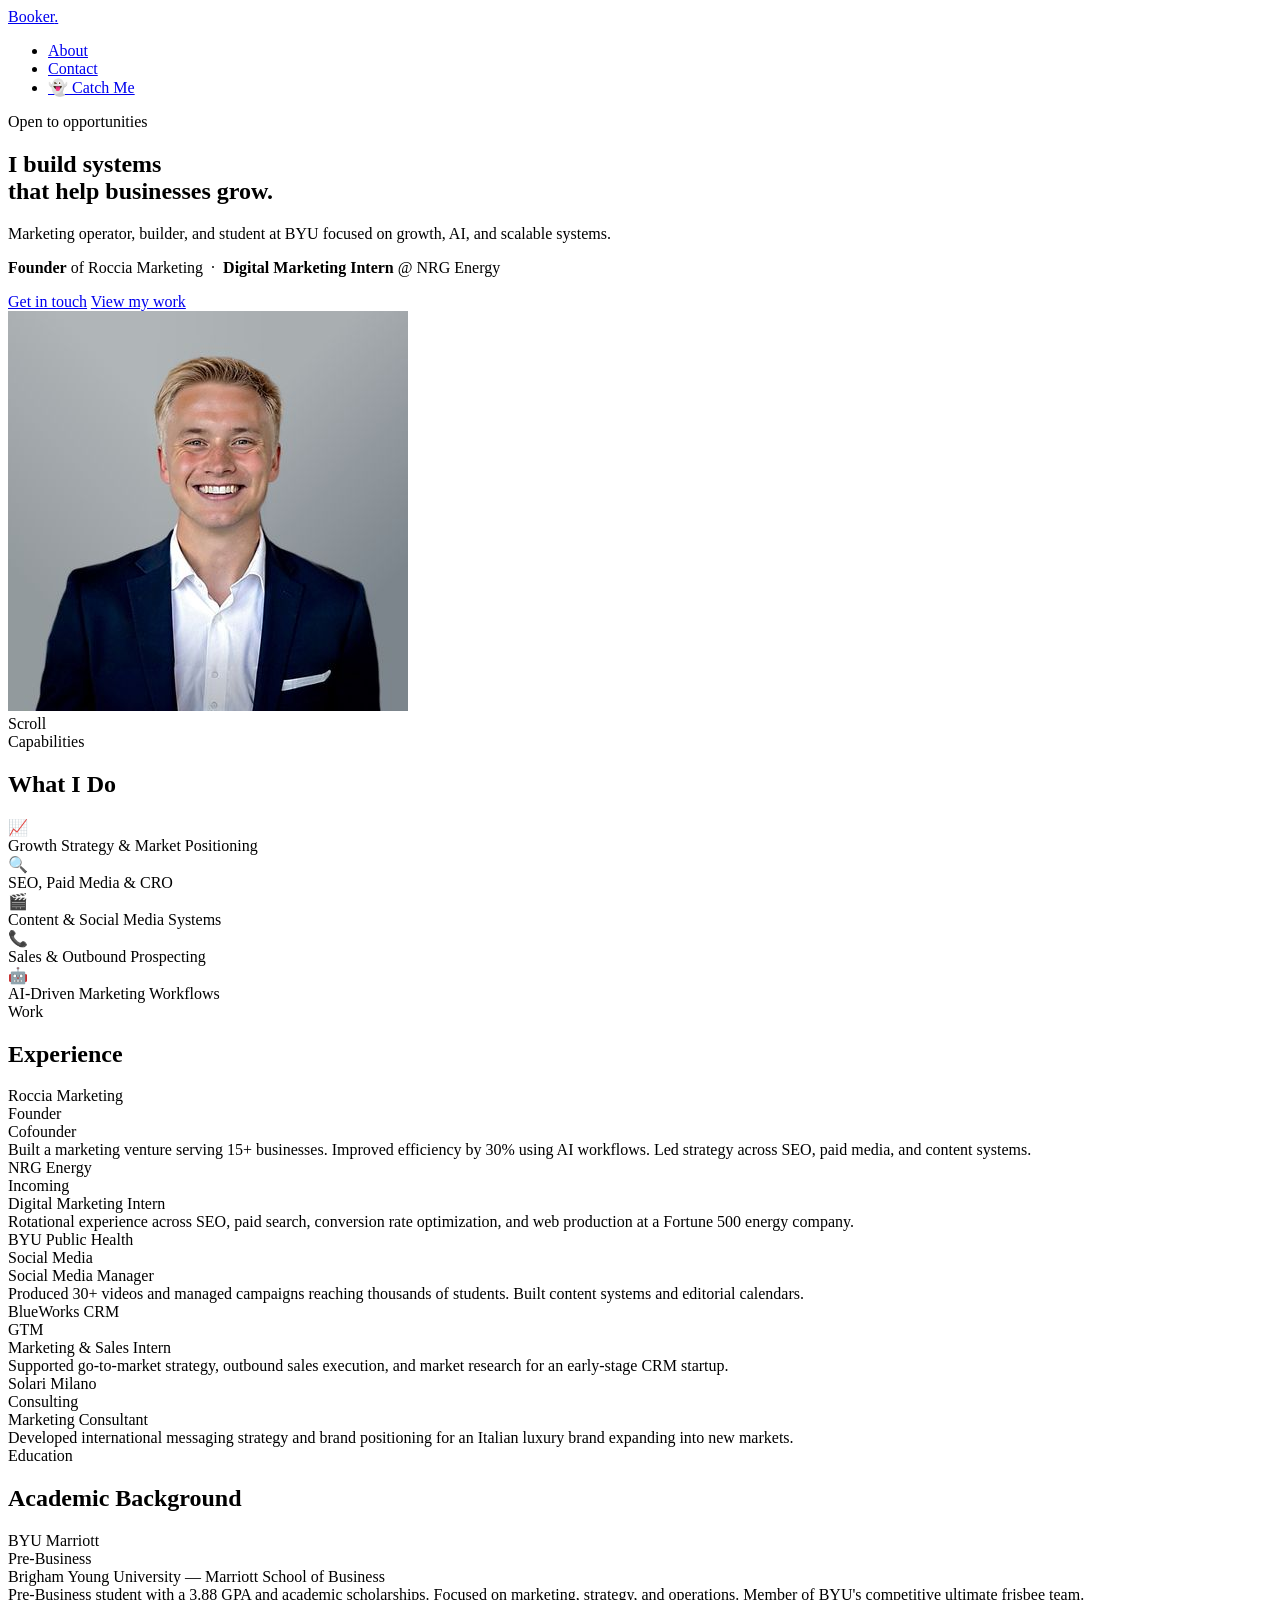
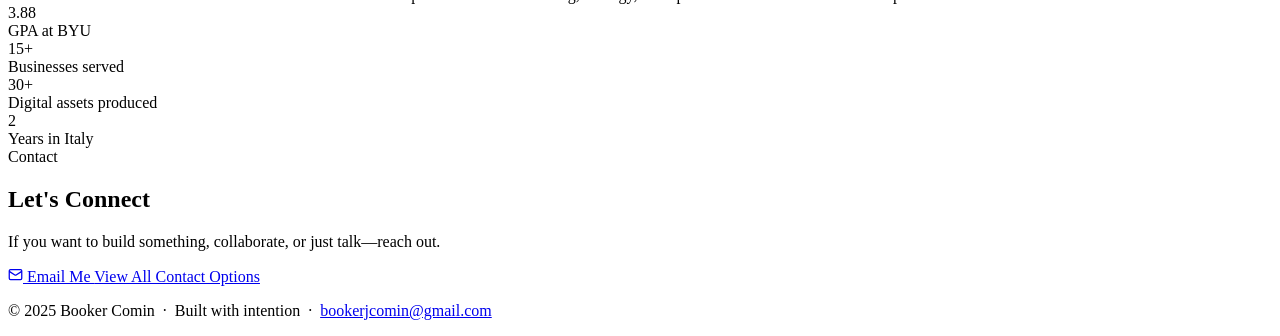
==== index.html @ 4d6a2961 "Add files via upload" ====
<!DOCTYPE html>
<html lang="en">
<head>
<meta charset="UTF-8" />
<meta name="viewport" content="width=device-width, initial-scale=1.0" />
<title>Booker Comin — Builder &amp; Operator</title>
<link rel="preconnect" href="https://fonts.googleapis.com" />
<link rel="preconnect" href="https://fonts.gstatic.com" crossorigin />
<link rel="stylesheet" href="css/style.css" />
</head>
<body>

<nav>
  <a href="index.html" class="nav-logo">Booker<span>.</span></a>
  <ul class="nav-links">
    <li><a href="about.html">About</a></li>
    <li><a href="contact.html">Contact</a></li>
    <li><a href="game.html" class="game-link">👻 Catch Me</a></li>
  </ul>
</nav>

<!-- HERO -->
<section id="hero">
  <div class="hero-inner">
    <div class="hero-content">
      <div class="hero-badge reveal"><span class="dot"></span>Open to opportunities</div>
      <h1 class="hero-headline reveal d1">I build systems<br/>that help <span class="accent">businesses grow.</span></h1>
      <p class="hero-sub reveal d2">Marketing operator, builder, and student at BYU focused on growth, AI, and scalable systems.</p>
      <p class="hero-meta reveal d2"><strong>Founder</strong> of Roccia Marketing &nbsp;·&nbsp; <strong>Digital Marketing Intern</strong> @ NRG Energy</p>
      <div class="hero-cta reveal d3">
        <a href="contact.html" class="btn btn-primary">Get in touch</a>
        <a href="#experience" class="btn btn-ghost">View my work</a>
      </div>
    </div>
    <div class="hero-photo reveal d2">
      <img src="[data-uri]" alt="Booker Comin" />
    </div>
  </div>
  <div class="scroll-hint"><span>Scroll</span><div class="line"></div></div>
</section>

<div class="divider"></div>

<!-- WHAT I DO -->
<section id="capabilities">
  <div class="container">
    <div class="label reveal">Capabilities</div>
    <h2 class="section-title reveal d1">What I Do</h2>
    <div class="skills-grid">
      <div class="skill-card reveal d1"><div class="skill-icon">📈</div><div class="skill-name">Growth Strategy &amp; Market Positioning</div></div>
      <div class="skill-card reveal d2"><div class="skill-icon">🔍</div><div class="skill-name">SEO, Paid Media &amp; CRO</div></div>
      <div class="skill-card reveal d3"><div class="skill-icon">🎬</div><div class="skill-name">Content &amp; Social Media Systems</div></div>
      <div class="skill-card reveal d1"><div class="skill-icon">📞</div><div class="skill-name">Sales &amp; Outbound Prospecting</div></div>
      <div class="skill-card reveal d2"><div class="skill-icon">🤖</div><div class="skill-name">AI-Driven Marketing Workflows</div></div>
    </div>
  </div>
</section>

<div class="divider"></div>

<!-- EXPERIENCE -->
<section id="experience">
  <div class="container">
    <div class="label reveal">Work</div>
    <h2 class="section-title reveal d1">Experience</h2>
    <div class="exp-list">
      <div class="exp-item reveal">
        <div><div class="exp-company">Roccia Marketing</div><span class="exp-tag">Founder</span></div>
        <div><div class="exp-role">Cofounder</div><div class="exp-desc">Built a marketing venture serving 15+ businesses. Improved efficiency by 30% using AI workflows. Led strategy across SEO, paid media, and content systems.</div></div>
      </div>
      <div class="exp-item reveal">
        <div><div class="exp-company">NRG Energy</div><span class="exp-tag">Incoming</span></div>
        <div><div class="exp-role">Digital Marketing Intern</div><div class="exp-desc">Rotational experience across SEO, paid search, conversion rate optimization, and web production at a Fortune 500 energy company.</div></div>
      </div>
      <div class="exp-item reveal">
        <div><div class="exp-company">BYU Public Health</div><span class="exp-tag">Social Media</span></div>
        <div><div class="exp-role">Social Media Manager</div><div class="exp-desc">Produced 30+ videos and managed campaigns reaching thousands of students. Built content systems and editorial calendars.</div></div>
      </div>
      <div class="exp-item reveal">
        <div><div class="exp-company">BlueWorks CRM</div><span class="exp-tag">GTM</span></div>
        <div><div class="exp-role">Marketing &amp; Sales Intern</div><div class="exp-desc">Supported go-to-market strategy, outbound sales execution, and market research for an early-stage CRM startup.</div></div>
      </div>
      <div class="exp-item reveal">
        <div><div class="exp-company">Solari Milano</div><span class="exp-tag">Consulting</span></div>
        <div><div class="exp-role">Marketing Consultant</div><div class="exp-desc">Developed international messaging strategy and brand positioning for an Italian luxury brand expanding into new markets.</div></div>
      </div>
    </div>
  </div>
</section>

<div class="divider"></div>

<!-- EDUCATION -->
<section id="education">
  <div class="container">
    <div class="label reveal">Education</div>
    <h2 class="section-title reveal d1">Academic Background</h2>
    <div class="exp-list">
      <div class="exp-item reveal">
        <div><div class="exp-company">BYU Marriott</div><span class="exp-tag">Pre-Business</span></div>
        <div>
          <div class="exp-role">Brigham Young University — Marriott School of Business</div>
          <div class="exp-desc">Pre-Business student with a 3.88 GPA and academic scholarships. Focused on marketing, strategy, and operations. Member of BYU's competitive ultimate frisbee team.</div>
        </div>
      </div>
    </div>
    <div class="stat-row">
      <div class="reveal d1"><div class="stat-num">3.88</div><div class="stat-label">GPA at BYU</div></div>
      <div class="reveal d2"><div class="stat-num">15<span>+</span></div><div class="stat-label">Businesses served</div></div>
      <div class="reveal d3"><div class="stat-num">30<span>+</span></div><div class="stat-label">Digital assets produced</div></div>
      <div class="reveal d4"><div class="stat-num">2</div><div class="stat-label">Years in Italy</div></div>
    </div>
  </div>
</section>

<div class="divider"></div>

<!-- CONTACT CTA -->
<section id="contact-cta">
  <div class="container">
    <div class="label reveal">Contact</div>
    <h2 class="section-title reveal d1">Let's Connect</h2>
    <p class="contact-sub reveal d2">If you want to build something, collaborate, or just talk—reach out.</p>
    <div class="contact-btns reveal d3">
      <a href="mailto:bookerjcomin@gmail.com" class="btn-contact primary">
        <svg width="15" height="15" viewBox="0 0 24 24" fill="none" stroke="currentColor" stroke-width="2"><rect x="2" y="4" width="20" height="16" rx="2"/><path d="m22 7-8.97 5.7a1.94 1.94 0 0 1-2.06 0L2 7"/></svg>
        Email Me
      </a>
      <a href="contact.html" class="btn-contact">View All Contact Options</a>
    </div>
  </div>
</section>

<footer>
  <p>© 2025 Booker Comin &nbsp;·&nbsp; Built with intention &nbsp;·&nbsp; <a href="mailto:bookerjcomin@gmail.com">bookerjcomin@gmail.com</a></p>
</footer>

<script>
  const observer = new IntersectionObserver((entries) => {
    entries.forEach(e => { if (e.isIntersecting) e.target.classList.add('visible'); });
  }, { threshold: 0.08, rootMargin: '0px 0px -20px 0px' });
  document.querySelectorAll('.reveal').forEach(el => observer.observe(el));
  setTimeout(() => {
    document.querySelectorAll('#hero .reveal').forEach((el, i) => {
      setTimeout(() => el.classList.add('visible'), 150 + i * 100);
    });
  }, 100);
</script>
</body>
</html>
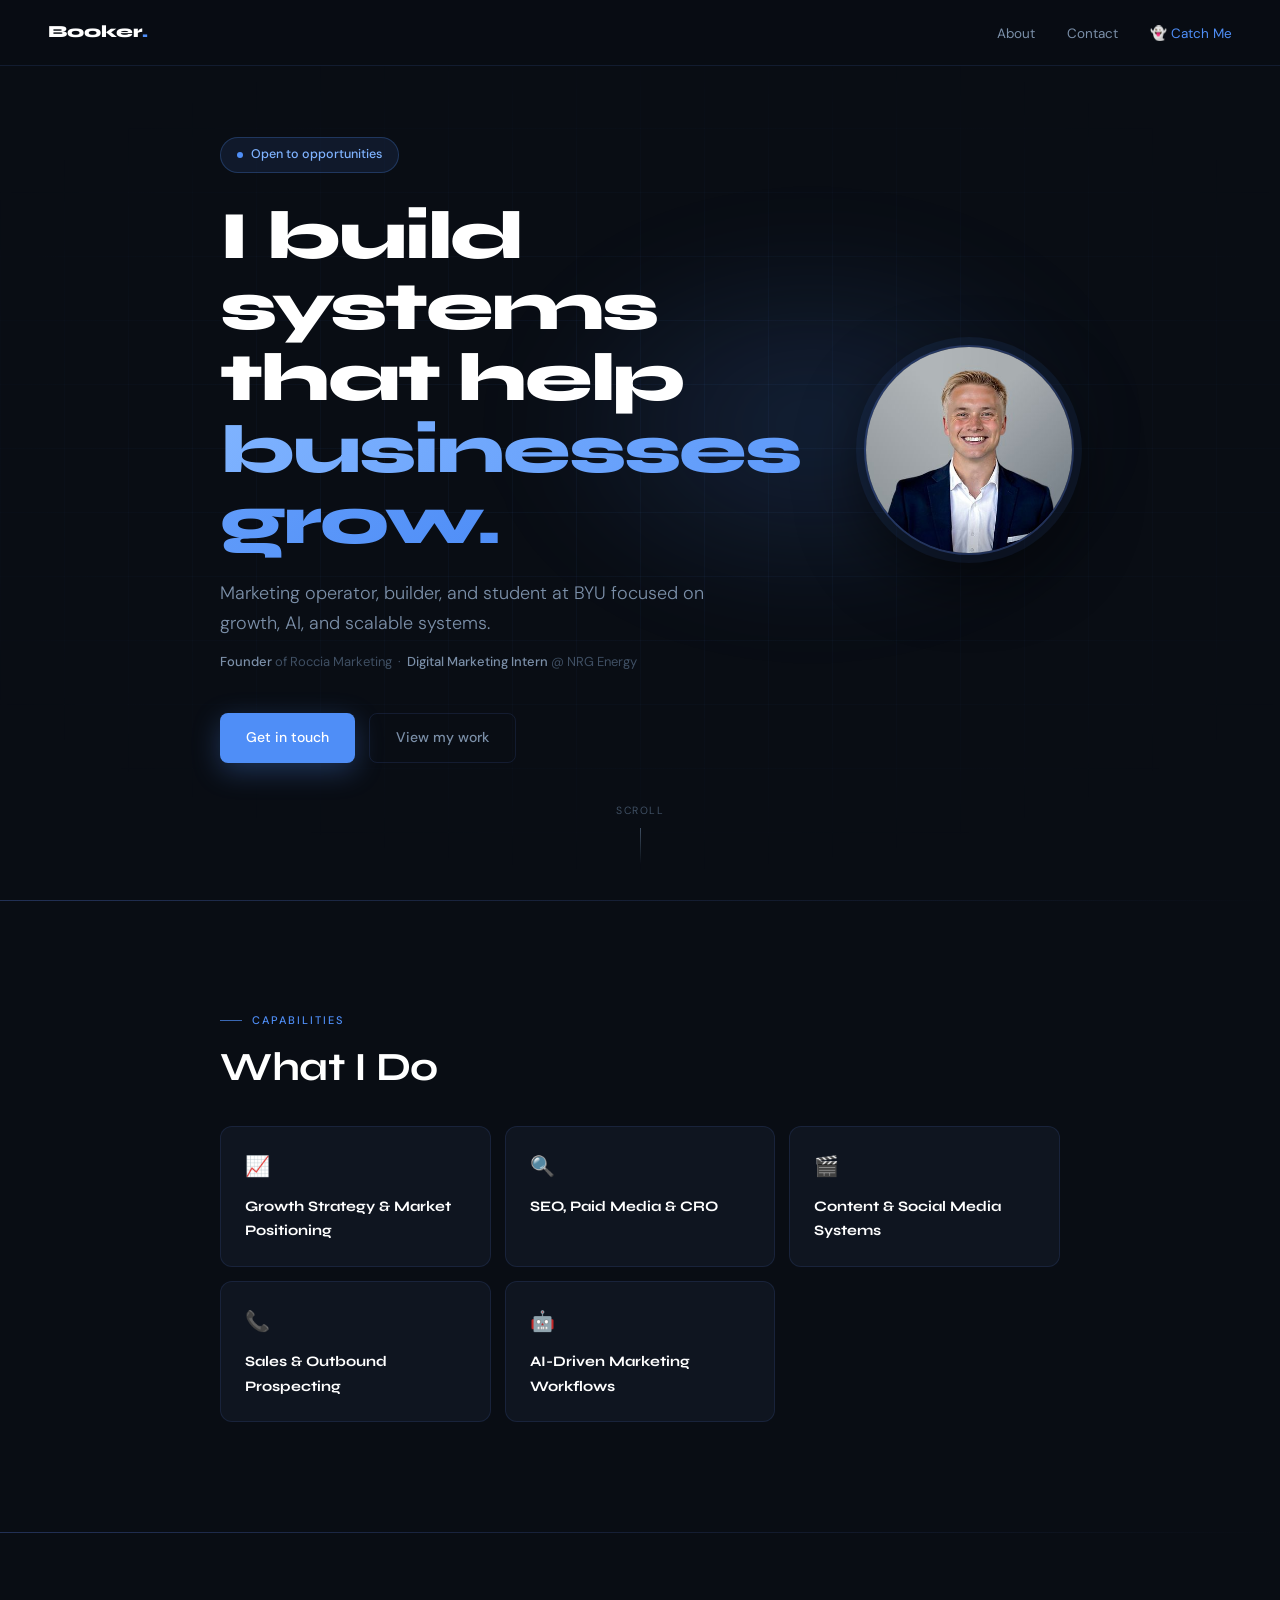
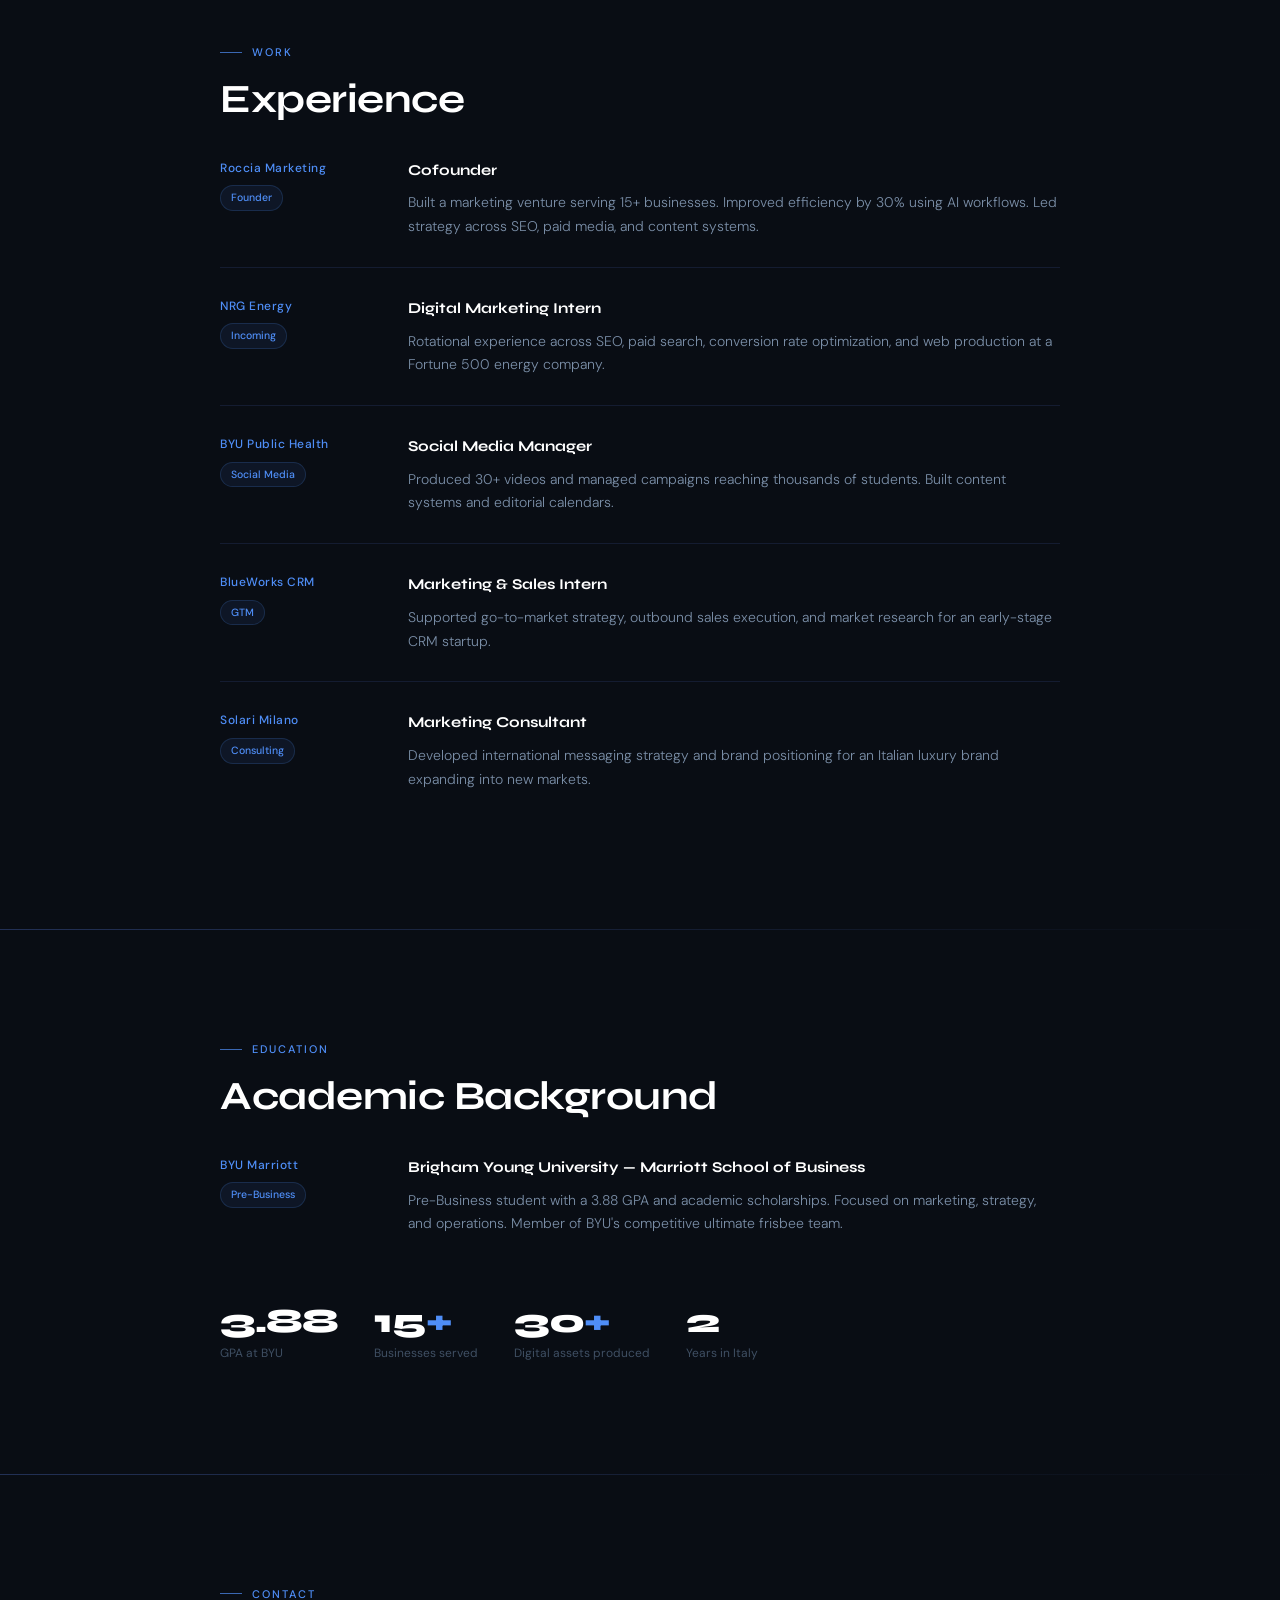
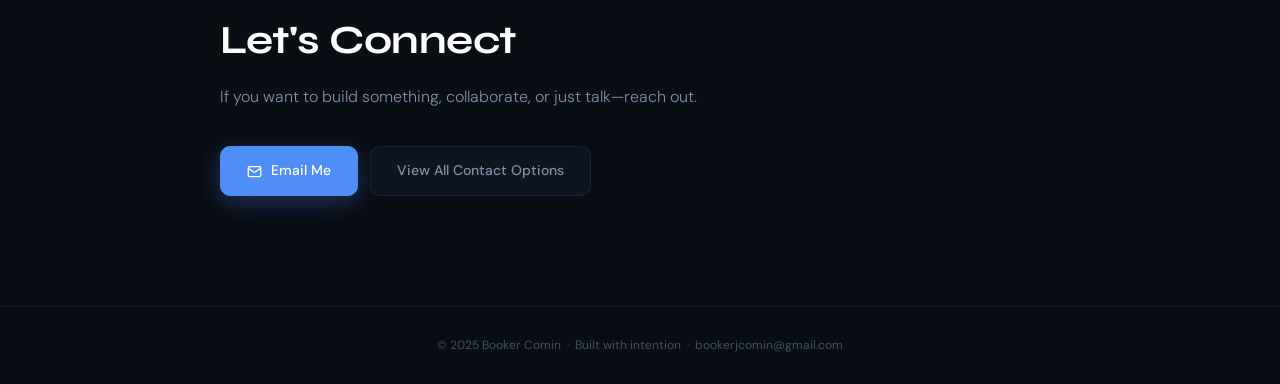
==== commit d65f7339: "index.html updated the styling code so that it actually works" ====
--- a/index.html
+++ b/index.html
@@ -6,7 +6,7 @@
 <title>Booker Comin — Builder &amp; Operator</title>
 <link rel="preconnect" href="https://fonts.googleapis.com" />
 <link rel="preconnect" href="https://fonts.gstatic.com" crossorigin />
-<link rel="stylesheet" href="css/style.css" />
+<link rel="stylesheet" href="style.css" />
 </head>
 <body>
 
@@ -147,4 +147,4 @@
   }, 100);
 </script>
 </body>
-</html>+</html>
--- a/style.css
+++ b/style.css
@@ -0,0 +1,294 @@
+/* ============================================================
+   Booker Comin — Shared Stylesheet
+   Used by: index.html, about.html, contact.html
+   ============================================================ */
+
+/* ── FONTS ── */
+@import url('https://fonts.googleapis.com/css2?family=Syne:wght@400;600;700;800&family=DM+Sans:opsz,wght@9..40,300;9..40,400;9..40,500&display=swap');
+
+/* ── TOKENS ── */
+:root {
+  --bg:           #090d14;
+  --surface:      #0f1520;
+  --surface-2:    #141c2b;
+  --border:       rgba(99,140,255,0.12);
+  --border-bright:rgba(99,140,255,0.28);
+  --blue:         #4f8ef7;
+  --blue-bright:  #7fb3ff;
+  --text:         #e8edf5;
+  --text-muted:   #7b8fa8;
+  --text-dim:     #3f4f63;
+  --white:        #ffffff;
+}
+
+/* ── RESET ── */
+*, *::before, *::after { box-sizing: border-box; margin: 0; padding: 0; }
+html { scroll-behavior: smooth; }
+body {
+  background: var(--bg);
+  color: var(--text);
+  font-family: 'DM Sans', sans-serif;
+  font-size: 16px;
+  line-height: 1.7;
+  overflow-x: hidden;
+}
+
+/* ── NAV ── */
+nav {
+  position: fixed; top: 0; left: 0; right: 0; z-index: 100;
+  display: flex; align-items: center; justify-content: space-between;
+  padding: 18px 48px;
+  background: rgba(9,13,20,0.88);
+  backdrop-filter: blur(20px);
+  border-bottom: 1px solid var(--border);
+}
+.nav-logo {
+  font-family: 'Syne', sans-serif; font-weight: 800; font-size: 17px;
+  color: var(--white); text-decoration: none;
+}
+.nav-logo span { color: var(--blue); }
+.nav-links { display: flex; gap: 32px; list-style: none; }
+.nav-links a {
+  font-size: 13.5px; color: var(--text-muted);
+  text-decoration: none; transition: color 0.2s;
+}
+.nav-links a:hover,
+.nav-links a.active { color: var(--white); }
+/* game link gets a fun accent */
+.nav-links a.game-link { color: var(--blue); }
+.nav-links a.game-link:hover { color: var(--blue-bright); }
+
+/* ── LAYOUT ── */
+section { padding: 110px 0; }
+.container { max-width: 920px; margin: 0 auto; padding: 0 40px; }
+.divider { height: 1px; background: linear-gradient(90deg, var(--border-bright), transparent); }
+
+/* ── REVEAL ANIMATION ── */
+.reveal {
+  opacity: 0; transform: translateY(22px);
+  transition: opacity 0.7s cubic-bezier(0.16,1,0.3,1), transform 0.7s cubic-bezier(0.16,1,0.3,1);
+}
+.reveal.visible { opacity: 1; transform: none; }
+.d1 { transition-delay: 0.1s; }
+.d2 { transition-delay: 0.2s; }
+.d3 { transition-delay: 0.3s; }
+.d4 { transition-delay: 0.4s; }
+
+/* ── SECTION LABELS ── */
+.label {
+  font-size: 11px; font-weight: 500; letter-spacing: 2px;
+  text-transform: uppercase; color: var(--blue);
+  margin-bottom: 14px; display: flex; align-items: center; gap: 10px;
+}
+.label::before {
+  content: ''; display: block; width: 22px; height: 1px;
+  background: var(--blue); opacity: 0.7;
+}
+.section-title {
+  font-family: 'Syne', sans-serif;
+  font-size: clamp(26px,4vw,40px);
+  font-weight: 700; color: var(--white);
+  line-height: 1.15; letter-spacing: -0.5px; margin-bottom: 20px;
+}
+
+/* ── HERO ── */
+#hero {
+  min-height: 100vh; display: flex; align-items: center;
+  padding: 0; position: relative; overflow: hidden;
+}
+#hero::before {
+  content: ''; position: absolute; inset: 0;
+  background-image:
+    linear-gradient(rgba(79,142,247,0.05) 1px, transparent 1px),
+    linear-gradient(90deg, rgba(79,142,247,0.05) 1px, transparent 1px);
+  background-size: 64px 64px;
+  mask-image: radial-gradient(ellipse 80% 60% at 50% 50%, black 20%, transparent 80%);
+}
+#hero::after {
+  content: ''; position: absolute; top: 25%; left: 40%;
+  width: 600px; height: 400px;
+  background: radial-gradient(ellipse, rgba(79,142,247,0.16) 0%, transparent 70%);
+  filter: blur(40px); pointer-events: none;
+}
+.hero-inner {
+  position: relative; z-index: 1;
+  max-width: 920px; margin: 0 auto; padding: 0 40px;
+  display: flex; align-items: center; gap: 64px;
+}
+.hero-content { flex: 1; }
+.hero-photo {
+  flex-shrink: 0; width: 210px; height: 210px;
+  border-radius: 50%; overflow: hidden;
+  border: 2px solid var(--border-bright);
+  box-shadow: 0 0 0 8px rgba(79,142,247,0.08), 0 24px 64px rgba(0,0,0,0.6);
+}
+.hero-photo img { width: 100%; height: 100%; object-fit: cover; object-position: center top; display: block; }
+.hero-badge {
+  display: inline-flex; align-items: center; gap: 8px;
+  background: rgba(79,142,247,0.1);
+  border: 1px solid rgba(79,142,247,0.25);
+  border-radius: 999px; padding: 6px 16px;
+  font-size: 12.5px; color: var(--blue-bright); margin-bottom: 28px; font-weight: 500;
+}
+.hero-badge .dot {
+  width: 6px; height: 6px; background: var(--blue); border-radius: 50%;
+  animation: pulse 2s infinite;
+}
+@keyframes pulse { 0%,100%{opacity:1;transform:scale(1)} 50%{opacity:0.5;transform:scale(0.85)} }
+.hero-headline {
+  font-family: 'Syne', sans-serif;
+  font-size: clamp(34px,5.5vw,68px);
+  font-weight: 800; line-height: 1.05;
+  letter-spacing: -2px; color: var(--white); margin-bottom: 22px;
+}
+.hero-headline .accent {
+  background: linear-gradient(135deg, var(--blue-bright), var(--blue));
+  -webkit-background-clip: text; -webkit-text-fill-color: transparent; background-clip: text;
+}
+.hero-sub {
+  font-size: clamp(15px,1.8vw,18px); color: var(--text-muted);
+  max-width: 520px; line-height: 1.65; margin-bottom: 12px; font-weight: 300;
+}
+.hero-meta { font-size: 13px; color: var(--text-dim); margin-bottom: 40px; }
+.hero-meta strong { color: var(--text-muted); font-weight: 500; }
+.hero-cta { display: flex; gap: 14px; flex-wrap: wrap; }
+.btn {
+  display: inline-flex; align-items: center; gap: 8px;
+  padding: 12px 26px; border-radius: 8px; font-size: 14px; font-weight: 500;
+  text-decoration: none; transition: all 0.2s cubic-bezier(0.16,1,0.3,1);
+  border: none; font-family: 'DM Sans', sans-serif; cursor: pointer;
+}
+.btn-primary {
+  background: var(--blue); color: var(--white);
+  box-shadow: 0 8px 28px rgba(79,142,247,0.3);
+}
+.btn-primary:hover {
+  background: var(--blue-bright); transform: translateY(-2px);
+  box-shadow: 0 12px 36px rgba(79,142,247,0.45);
+}
+.btn-ghost {
+  background: transparent; color: var(--text-muted);
+  border: 1px solid var(--border);
+}
+.btn-ghost:hover {
+  color: var(--white); border-color: var(--border-bright);
+  background: rgba(79,142,247,0.06); transform: translateY(-2px);
+}
+.scroll-hint {
+  position: absolute; bottom: 36px; left: 50%; transform: translateX(-50%);
+  display: flex; flex-direction: column; align-items: center; gap: 8px;
+  color: var(--text-dim); font-size: 10.5px; letter-spacing: 1.5px; text-transform: uppercase;
+}
+.scroll-hint .line {
+  width: 1px; height: 36px;
+  background: linear-gradient(to bottom, var(--text-dim), transparent);
+  animation: scrollLine 2s infinite;
+}
+@keyframes scrollLine {
+  0%{opacity:0;transform:scaleY(0) translateY(-8px)}
+  30%{opacity:1}
+  100%{opacity:0;transform:scaleY(1) translateY(8px)}
+}
+
+/* ── ABOUT TEXT ── */
+.about-text { color: var(--text-muted); font-size: 16px; line-height: 1.85; font-weight: 300; }
+.about-text p + p { margin-top: 14px; }
+.stat-row { display: flex; gap: 36px; margin-top: 40px; flex-wrap: wrap; }
+.stat-num { font-family: 'Syne', sans-serif; font-size: 34px; font-weight: 800; color: var(--white); letter-spacing: -1px; line-height: 1; }
+.stat-num span { color: var(--blue); }
+.stat-label { font-size: 12px; color: var(--text-dim); margin-top: 5px; }
+
+/* ── SKILLS ── */
+.skills-grid { display: grid; grid-template-columns: repeat(auto-fit, minmax(220px,1fr)); gap: 14px; margin-top: 36px; }
+.skill-card {
+  background: var(--surface); border: 1px solid var(--border);
+  border-radius: 12px; padding: 22px 24px;
+  transition: all 0.25s cubic-bezier(0.16,1,0.3,1);
+  position: relative; overflow: hidden;
+}
+.skill-card::before {
+  content:''; position:absolute; top:0; left:0; right:0; height:2px;
+  background:linear-gradient(90deg,var(--blue),transparent); opacity:0; transition:opacity 0.25s;
+}
+.skill-card:hover { border-color: var(--border-bright); background: var(--surface-2); transform: translateY(-3px); box-shadow: 0 14px 40px rgba(0,0,0,0.4); }
+.skill-card:hover::before { opacity: 1; }
+.skill-icon { font-size: 20px; margin-bottom: 12px; }
+.skill-name { font-family: 'Syne', sans-serif; font-size: 14.5px; font-weight: 700; color: var(--white); }
+
+/* ── EXPERIENCE ── */
+.exp-list { margin-top: 36px; }
+.exp-item { display: grid; grid-template-columns: 160px 1fr; gap: 28px; padding: 28px 0; border-bottom: 1px solid var(--border); }
+.exp-item:first-child { padding-top: 0; }
+.exp-item:last-child { border-bottom: none; }
+.exp-company { font-size: 12px; font-weight: 500; color: var(--blue); letter-spacing: 0.5px; margin-bottom: 4px; }
+.exp-role { font-family: 'Syne', sans-serif; font-size: 15px; font-weight: 700; color: var(--white); margin-bottom: 8px; }
+.exp-desc { font-size: 14px; color: var(--text-muted); line-height: 1.7; font-weight: 300; }
+.exp-tag { display: inline-flex; align-items: center; background: rgba(79,142,247,0.08); border: 1px solid rgba(79,142,247,0.18); color: var(--blue); font-size: 10.5px; padding: 3px 10px; border-radius: 999px; font-weight: 500; }
+
+/* ── PERSONAL ── */
+.personal-grid { display: grid; grid-template-columns: repeat(3,1fr); gap: 14px; margin-top: 36px; }
+.personal-card { background: var(--surface); border: 1px solid var(--border); border-radius: 14px; padding: 26px 22px; transition: all 0.25s cubic-bezier(0.16,1,0.3,1); }
+.personal-card:hover { border-color: var(--border-bright); transform: translateY(-4px); box-shadow: 0 20px 56px rgba(0,0,0,0.5); }
+.personal-card .emoji { font-size: 26px; margin-bottom: 14px; display: block; }
+.personal-card h3 { font-family: 'Syne', sans-serif; font-size: 15px; font-weight: 700; color: var(--white); margin-bottom: 8px; }
+.personal-card p { font-size: 13px; color: var(--text-muted); line-height: 1.7; font-weight: 300; }
+
+/* ── TRAVEL ── */
+.travel-text { color: var(--text-muted); font-size: 16px; line-height: 1.85; font-weight: 300; max-width: 680px; }
+.travel-text p + p { margin-top: 14px; }
+.travel-text .hi { color: var(--blue-bright); font-weight: 500; }
+
+/* ── FAITH ── */
+.faith-text { color: var(--text-muted); font-size: 16px; line-height: 1.85; font-weight: 300; }
+.faith-text p + p { margin-top: 14px; }
+.scripture-block { margin-top: 28px; padding: 24px 28px; border-left: 2px solid var(--blue); background: linear-gradient(135deg, rgba(79,142,247,0.06), transparent); border-radius: 0 12px 12px 0; }
+.scripture-block blockquote { font-size: 15.5px; font-style: italic; color: var(--text); line-height: 1.75; font-weight: 300; }
+.scripture-block cite { display: block; margin-top: 10px; font-size: 12px; color: var(--blue); font-style: normal; font-weight: 500; letter-spacing: 0.4px; }
+
+/* ── RECENT ── */
+.recent-card { margin-top: 28px; padding: 36px 40px; background: var(--surface); border: 1px solid var(--border); border-radius: 16px; position: relative; overflow: hidden; display: flex; gap: 40px; align-items: flex-start; }
+.recent-card::before { content:''; position:absolute; inset:0; background:radial-gradient(ellipse 60% 80% at 100% 0%, rgba(79,142,247,0.07), transparent); pointer-events:none; }
+.recent-text { flex: 1; position: relative; z-index: 1; }
+.recent-card .big-emoji { font-size: 40px; margin-bottom: 14px; display: block; }
+.recent-card p { font-size: 16px; color: var(--text-muted); line-height: 1.75; font-weight: 300; }
+.recent-card p strong { color: var(--white); font-weight: 600; }
+.couple-photo { flex-shrink: 0; width: 260px; border-radius: 14px; overflow: hidden; position: relative; z-index: 1; }
+.couple-photo img { width: 100%; height: 420px; object-fit: cover; object-position: center top; display: block; transition: transform 0.5s cubic-bezier(0.16,1,0.3,1); }
+.couple-photo:hover img { transform: scale(1.04); }
+
+/* ── CONTACT ── */
+.contact-sub { font-size: 16px; color: var(--text-muted); margin-top: 14px; margin-bottom: 36px; font-weight: 300; }
+.contact-btns { display: flex; gap: 12px; flex-wrap: wrap; }
+.btn-contact {
+  display: inline-flex; align-items: center; gap: 9px;
+  padding: 12px 26px; border-radius: 10px; font-size: 14px; font-weight: 500;
+  text-decoration: none; transition: all 0.25s cubic-bezier(0.16,1,0.3,1);
+  font-family: 'DM Sans', sans-serif; border: 1px solid var(--border);
+  color: var(--text-muted); background: var(--surface);
+}
+.btn-contact:hover { color: var(--white); border-color: var(--border-bright); background: var(--surface-2); transform: translateY(-3px); box-shadow: 0 12px 32px rgba(0,0,0,0.4); }
+.btn-contact.primary { background: var(--blue); border-color: var(--blue); color: var(--white); box-shadow: 0 6px 24px rgba(79,142,247,0.3); }
+.btn-contact.primary:hover { background: var(--blue-bright); border-color: var(--blue-bright); box-shadow: 0 12px 36px rgba(79,142,247,0.5); }
+
+/* ── FOOTER ── */
+footer { padding: 28px 40px; text-align: center; font-size: 12px; color: var(--text-dim); border-top: 1px solid var(--border); }
+footer a { color: var(--text-dim); text-decoration: none; }
+footer a:hover { color: var(--blue); }
+
+/* ── RESPONSIVE ── */
+@media (max-width: 768px) {
+  nav { padding: 16px 24px; }
+  .nav-links { display: none; }
+  section { padding: 72px 0; }
+  .container { padding: 0 22px; }
+  .hero-inner { flex-direction: column-reverse; gap: 24px; padding: 90px 22px 40px; align-items: flex-start; }
+  .hero-photo { width: 100px; height: 100px; }
+  .hero-headline { letter-spacing: -1.5px; }
+  .exp-item { grid-template-columns: 1fr; gap: 10px; }
+  .personal-grid { grid-template-columns: 1fr; }
+  .skills-grid { grid-template-columns: 1fr; }
+  .recent-card { flex-direction: column; gap: 24px; padding: 26px 22px; }
+  .couple-photo { width: 100%; }
+  .couple-photo img { height: 240px; }
+  .stat-row { gap: 22px; }
+}
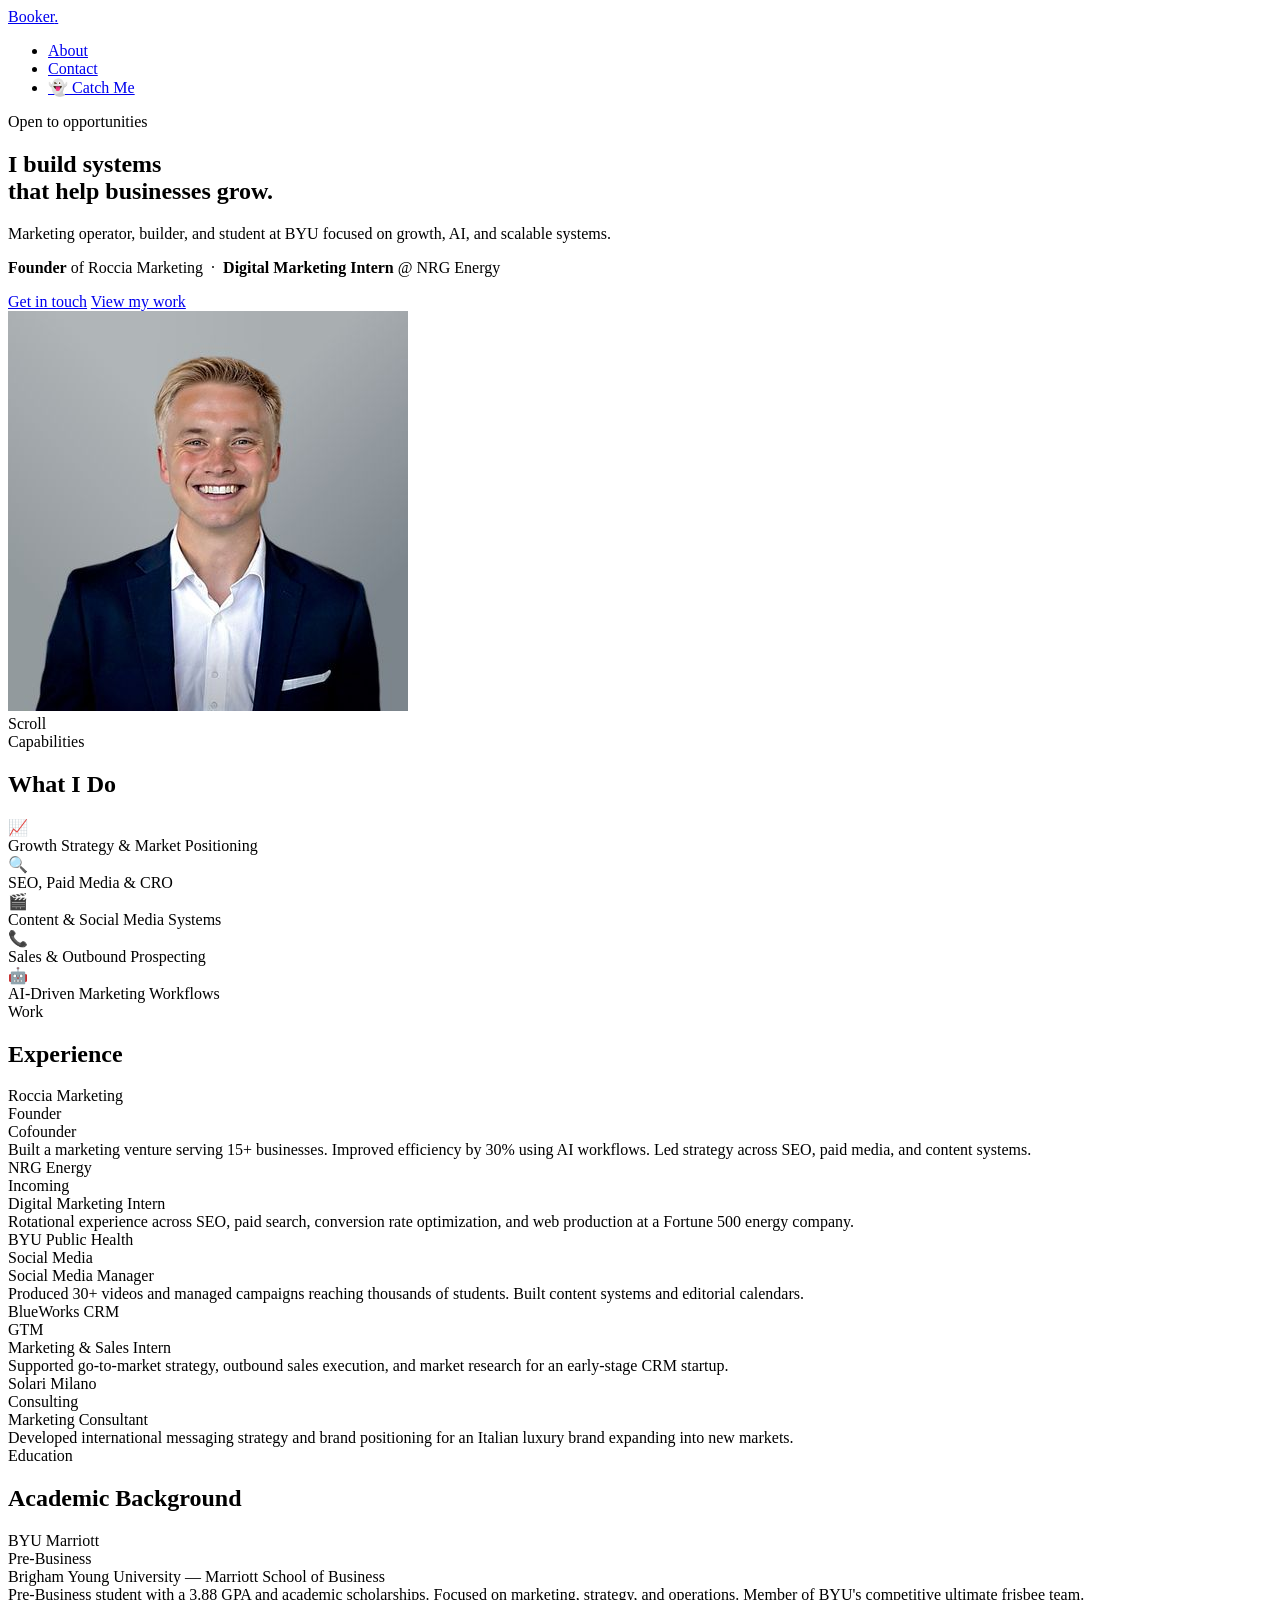
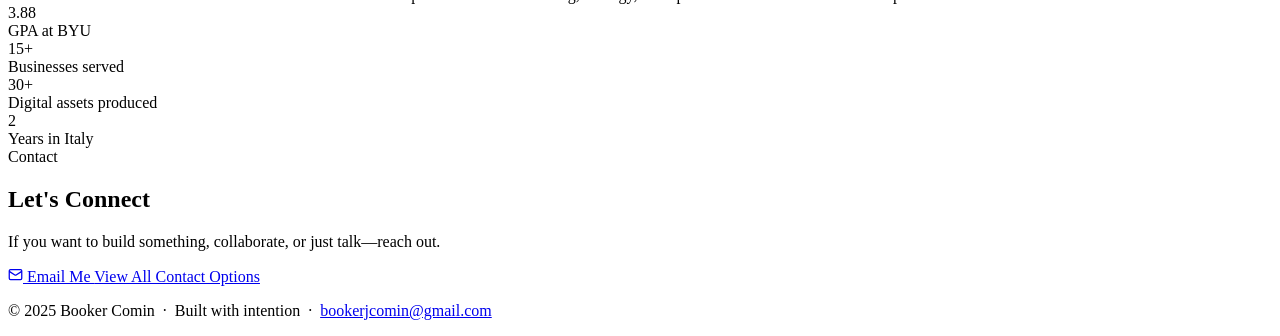
==== commit bbb4cf44: "index.html" ====
--- a/index.html
+++ b/index.html
@@ -6,7 +6,7 @@
 <title>Booker Comin — Builder &amp; Operator</title>
 <link rel="preconnect" href="https://fonts.googleapis.com" />
 <link rel="preconnect" href="https://fonts.gstatic.com" crossorigin />
-<link rel="stylesheet" href="style.css" />
+<link rel="stylesheet" href="styles/style.css" />
 </head>
 <body>
 
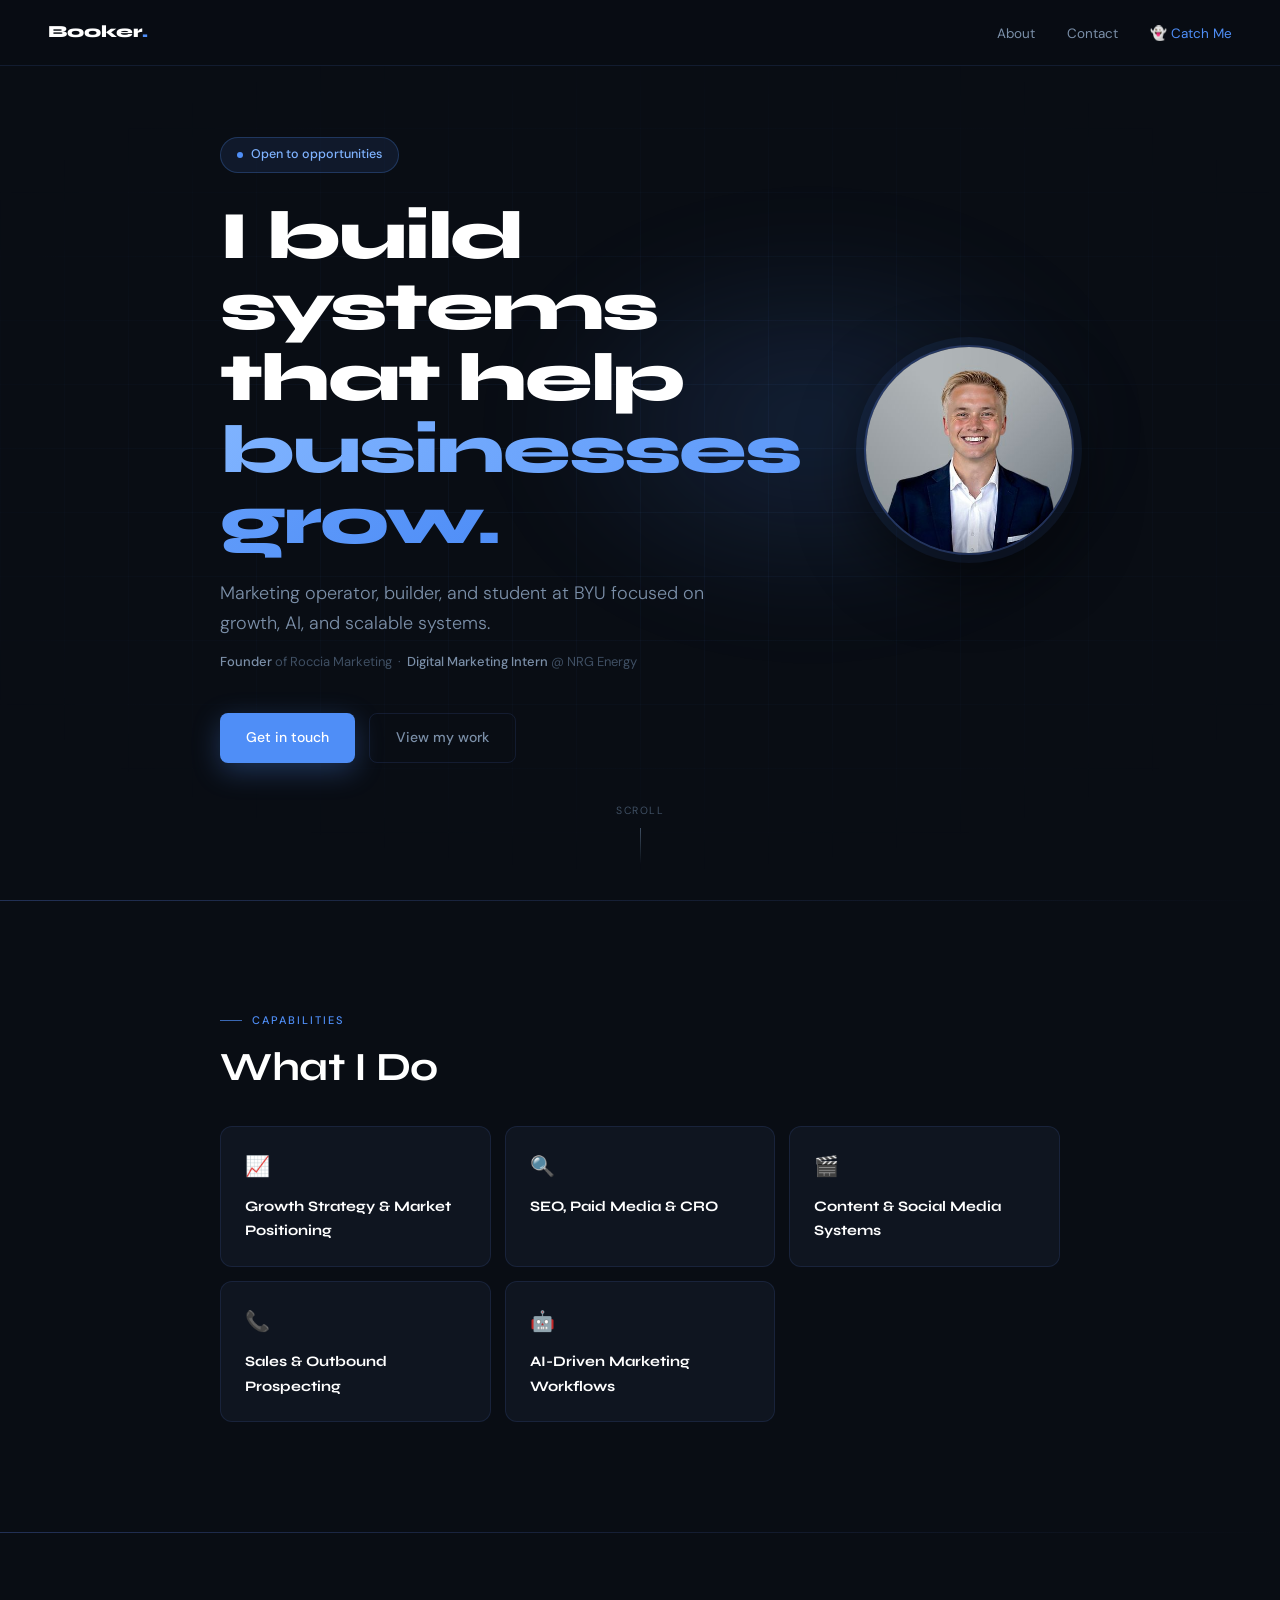
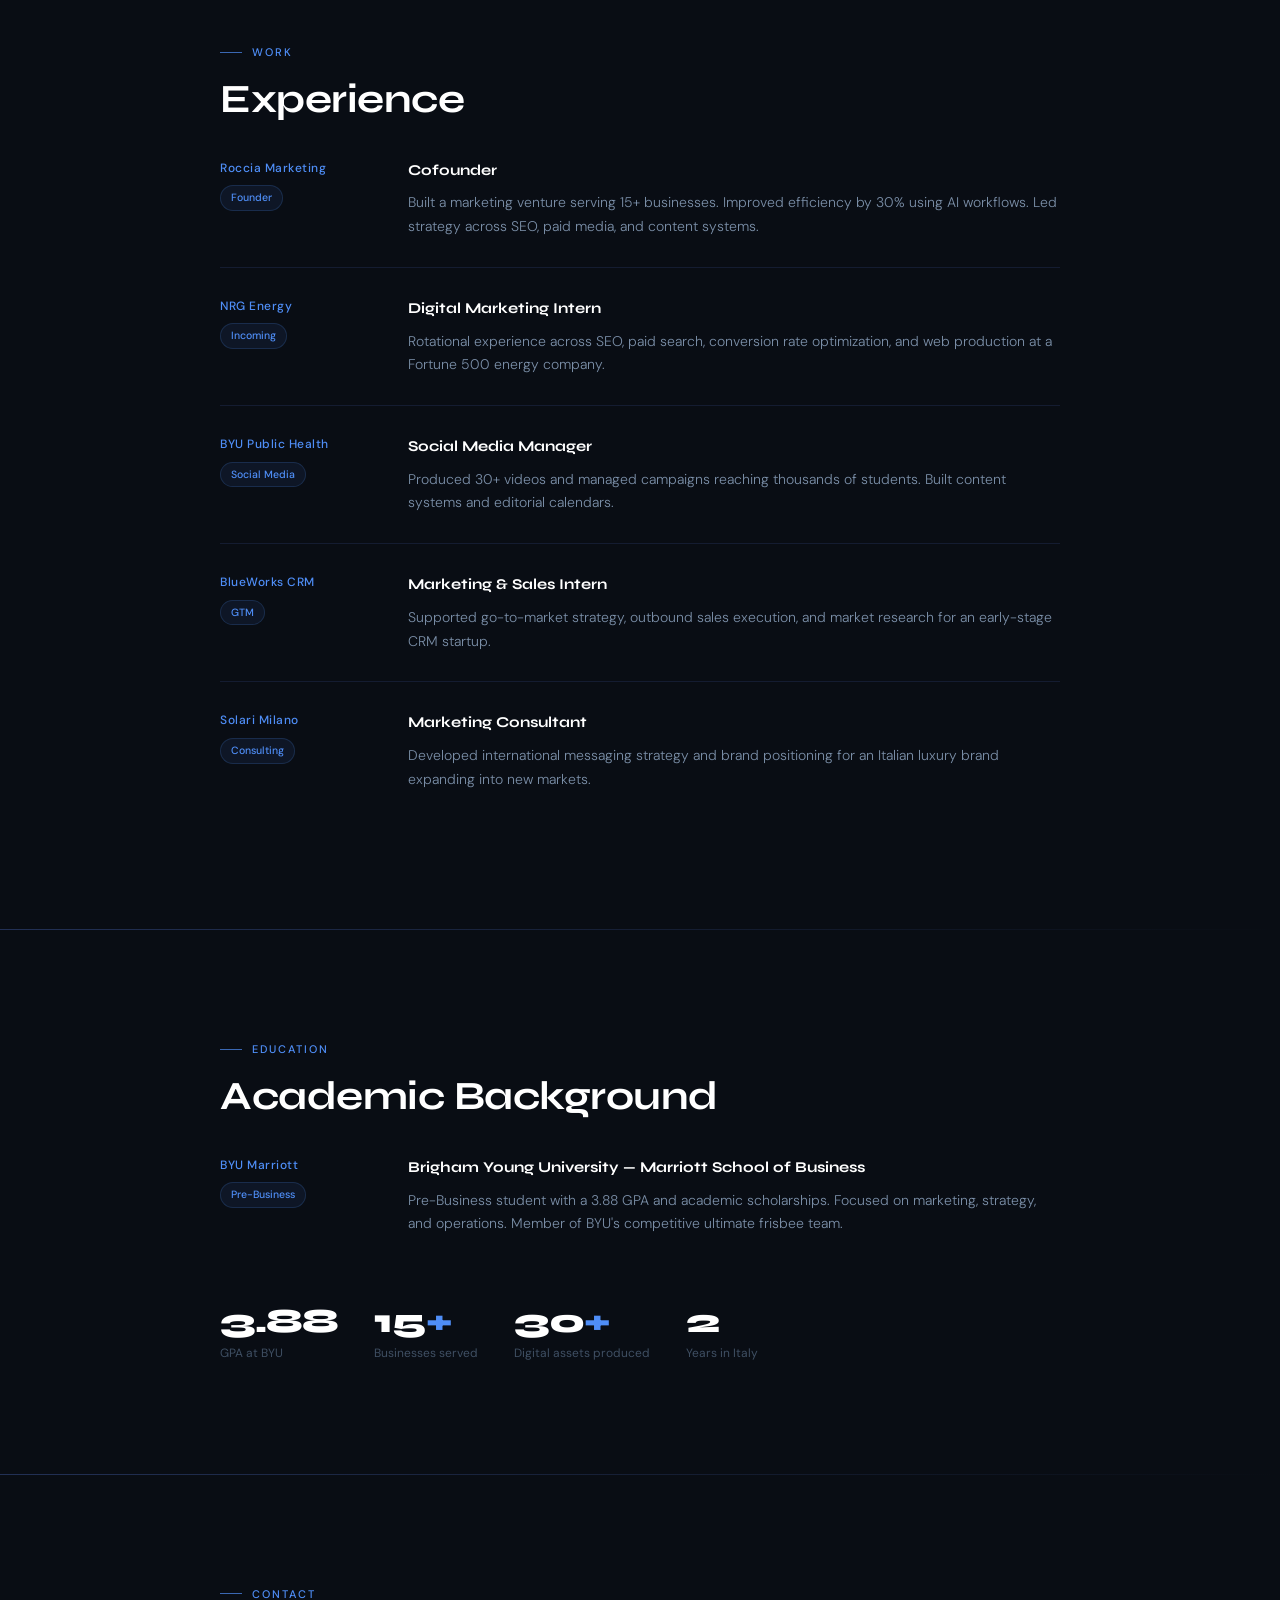
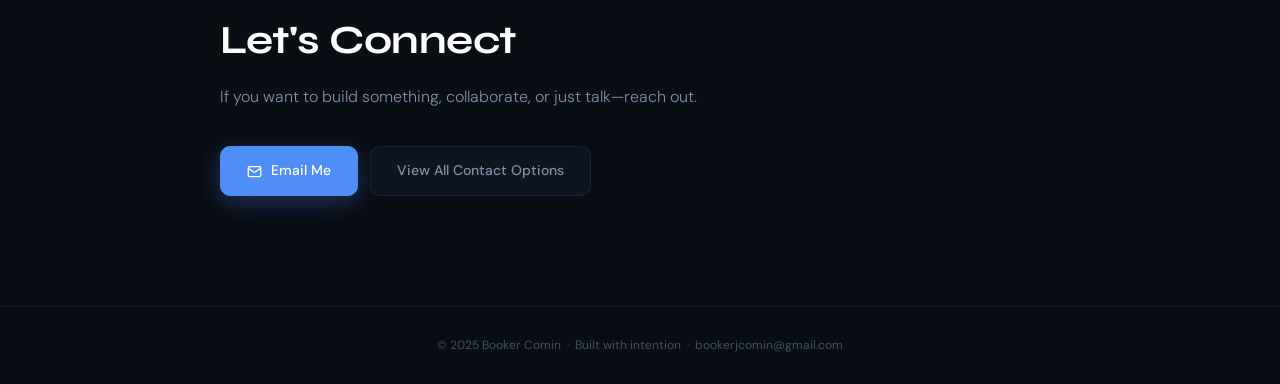
==== commit 88614c6a: "Update index.html more styling changes for the main page" ====
--- a/index.html
+++ b/index.html
@@ -6,7 +6,7 @@
 <title>Booker Comin — Builder &amp; Operator</title>
 <link rel="preconnect" href="https://fonts.googleapis.com" />
 <link rel="preconnect" href="https://fonts.gstatic.com" crossorigin />
-<link rel="stylesheet" href="styles/style.css" />
+<link rel="stylesheet" href="style.css" />
 </head>
 <body>
 
--- a/style.css
+++ b/style.css
@@ -0,0 +1,294 @@
+/* ============================================================
+   Booker Comin — Shared Stylesheet
+   Used by: index.html, about.html, contact.html
+   ============================================================ */
+
+/* ── FONTS ── */
+@import url('https://fonts.googleapis.com/css2?family=Syne:wght@400;600;700;800&family=DM+Sans:opsz,wght@9..40,300;9..40,400;9..40,500&display=swap');
+
+/* ── TOKENS ── */
+:root {
+  --bg:           #090d14;
+  --surface:      #0f1520;
+  --surface-2:    #141c2b;
+  --border:       rgba(99,140,255,0.12);
+  --border-bright:rgba(99,140,255,0.28);
+  --blue:         #4f8ef7;
+  --blue-bright:  #7fb3ff;
+  --text:         #e8edf5;
+  --text-muted:   #7b8fa8;
+  --text-dim:     #3f4f63;
+  --white:        #ffffff;
+}
+
+/* ── RESET ── */
+*, *::before, *::after { box-sizing: border-box; margin: 0; padding: 0; }
+html { scroll-behavior: smooth; }
+body {
+  background: var(--bg);
+  color: var(--text);
+  font-family: 'DM Sans', sans-serif;
+  font-size: 16px;
+  line-height: 1.7;
+  overflow-x: hidden;
+}
+
+/* ── NAV ── */
+nav {
+  position: fixed; top: 0; left: 0; right: 0; z-index: 100;
+  display: flex; align-items: center; justify-content: space-between;
+  padding: 18px 48px;
+  background: rgba(9,13,20,0.88);
+  backdrop-filter: blur(20px);
+  border-bottom: 1px solid var(--border);
+}
+.nav-logo {
+  font-family: 'Syne', sans-serif; font-weight: 800; font-size: 17px;
+  color: var(--white); text-decoration: none;
+}
+.nav-logo span { color: var(--blue); }
+.nav-links { display: flex; gap: 32px; list-style: none; }
+.nav-links a {
+  font-size: 13.5px; color: var(--text-muted);
+  text-decoration: none; transition: color 0.2s;
+}
+.nav-links a:hover,
+.nav-links a.active { color: var(--white); }
+/* game link gets a fun accent */
+.nav-links a.game-link { color: var(--blue); }
+.nav-links a.game-link:hover { color: var(--blue-bright); }
+
+/* ── LAYOUT ── */
+section { padding: 110px 0; }
+.container { max-width: 920px; margin: 0 auto; padding: 0 40px; }
+.divider { height: 1px; background: linear-gradient(90deg, var(--border-bright), transparent); }
+
+/* ── REVEAL ANIMATION ── */
+.reveal {
+  opacity: 0; transform: translateY(22px);
+  transition: opacity 0.7s cubic-bezier(0.16,1,0.3,1), transform 0.7s cubic-bezier(0.16,1,0.3,1);
+}
+.reveal.visible { opacity: 1; transform: none; }
+.d1 { transition-delay: 0.1s; }
+.d2 { transition-delay: 0.2s; }
+.d3 { transition-delay: 0.3s; }
+.d4 { transition-delay: 0.4s; }
+
+/* ── SECTION LABELS ── */
+.label {
+  font-size: 11px; font-weight: 500; letter-spacing: 2px;
+  text-transform: uppercase; color: var(--blue);
+  margin-bottom: 14px; display: flex; align-items: center; gap: 10px;
+}
+.label::before {
+  content: ''; display: block; width: 22px; height: 1px;
+  background: var(--blue); opacity: 0.7;
+}
+.section-title {
+  font-family: 'Syne', sans-serif;
+  font-size: clamp(26px,4vw,40px);
+  font-weight: 700; color: var(--white);
+  line-height: 1.15; letter-spacing: -0.5px; margin-bottom: 20px;
+}
+
+/* ── HERO ── */
+#hero {
+  min-height: 100vh; display: flex; align-items: center;
+  padding: 0; position: relative; overflow: hidden;
+}
+#hero::before {
+  content: ''; position: absolute; inset: 0;
+  background-image:
+    linear-gradient(rgba(79,142,247,0.05) 1px, transparent 1px),
+    linear-gradient(90deg, rgba(79,142,247,0.05) 1px, transparent 1px);
+  background-size: 64px 64px;
+  mask-image: radial-gradient(ellipse 80% 60% at 50% 50%, black 20%, transparent 80%);
+}
+#hero::after {
+  content: ''; position: absolute; top: 25%; left: 40%;
+  width: 600px; height: 400px;
+  background: radial-gradient(ellipse, rgba(79,142,247,0.16) 0%, transparent 70%);
+  filter: blur(40px); pointer-events: none;
+}
+.hero-inner {
+  position: relative; z-index: 1;
+  max-width: 920px; margin: 0 auto; padding: 0 40px;
+  display: flex; align-items: center; gap: 64px;
+}
+.hero-content { flex: 1; }
+.hero-photo {
+  flex-shrink: 0; width: 210px; height: 210px;
+  border-radius: 50%; overflow: hidden;
+  border: 2px solid var(--border-bright);
+  box-shadow: 0 0 0 8px rgba(79,142,247,0.08), 0 24px 64px rgba(0,0,0,0.6);
+}
+.hero-photo img { width: 100%; height: 100%; object-fit: cover; object-position: center top; display: block; }
+.hero-badge {
+  display: inline-flex; align-items: center; gap: 8px;
+  background: rgba(79,142,247,0.1);
+  border: 1px solid rgba(79,142,247,0.25);
+  border-radius: 999px; padding: 6px 16px;
+  font-size: 12.5px; color: var(--blue-bright); margin-bottom: 28px; font-weight: 500;
+}
+.hero-badge .dot {
+  width: 6px; height: 6px; background: var(--blue); border-radius: 50%;
+  animation: pulse 2s infinite;
+}
+@keyframes pulse { 0%,100%{opacity:1;transform:scale(1)} 50%{opacity:0.5;transform:scale(0.85)} }
+.hero-headline {
+  font-family: 'Syne', sans-serif;
+  font-size: clamp(34px,5.5vw,68px);
+  font-weight: 800; line-height: 1.05;
+  letter-spacing: -2px; color: var(--white); margin-bottom: 22px;
+}
+.hero-headline .accent {
+  background: linear-gradient(135deg, var(--blue-bright), var(--blue));
+  -webkit-background-clip: text; -webkit-text-fill-color: transparent; background-clip: text;
+}
+.hero-sub {
+  font-size: clamp(15px,1.8vw,18px); color: var(--text-muted);
+  max-width: 520px; line-height: 1.65; margin-bottom: 12px; font-weight: 300;
+}
+.hero-meta { font-size: 13px; color: var(--text-dim); margin-bottom: 40px; }
+.hero-meta strong { color: var(--text-muted); font-weight: 500; }
+.hero-cta { display: flex; gap: 14px; flex-wrap: wrap; }
+.btn {
+  display: inline-flex; align-items: center; gap: 8px;
+  padding: 12px 26px; border-radius: 8px; font-size: 14px; font-weight: 500;
+  text-decoration: none; transition: all 0.2s cubic-bezier(0.16,1,0.3,1);
+  border: none; font-family: 'DM Sans', sans-serif; cursor: pointer;
+}
+.btn-primary {
+  background: var(--blue); color: var(--white);
+  box-shadow: 0 8px 28px rgba(79,142,247,0.3);
+}
+.btn-primary:hover {
+  background: var(--blue-bright); transform: translateY(-2px);
+  box-shadow: 0 12px 36px rgba(79,142,247,0.45);
+}
+.btn-ghost {
+  background: transparent; color: var(--text-muted);
+  border: 1px solid var(--border);
+}
+.btn-ghost:hover {
+  color: var(--white); border-color: var(--border-bright);
+  background: rgba(79,142,247,0.06); transform: translateY(-2px);
+}
+.scroll-hint {
+  position: absolute; bottom: 36px; left: 50%; transform: translateX(-50%);
+  display: flex; flex-direction: column; align-items: center; gap: 8px;
+  color: var(--text-dim); font-size: 10.5px; letter-spacing: 1.5px; text-transform: uppercase;
+}
+.scroll-hint .line {
+  width: 1px; height: 36px;
+  background: linear-gradient(to bottom, var(--text-dim), transparent);
+  animation: scrollLine 2s infinite;
+}
+@keyframes scrollLine {
+  0%{opacity:0;transform:scaleY(0) translateY(-8px)}
+  30%{opacity:1}
+  100%{opacity:0;transform:scaleY(1) translateY(8px)}
+}
+
+/* ── ABOUT TEXT ── */
+.about-text { color: var(--text-muted); font-size: 16px; line-height: 1.85; font-weight: 300; }
+.about-text p + p { margin-top: 14px; }
+.stat-row { display: flex; gap: 36px; margin-top: 40px; flex-wrap: wrap; }
+.stat-num { font-family: 'Syne', sans-serif; font-size: 34px; font-weight: 800; color: var(--white); letter-spacing: -1px; line-height: 1; }
+.stat-num span { color: var(--blue); }
+.stat-label { font-size: 12px; color: var(--text-dim); margin-top: 5px; }
+
+/* ── SKILLS ── */
+.skills-grid { display: grid; grid-template-columns: repeat(auto-fit, minmax(220px,1fr)); gap: 14px; margin-top: 36px; }
+.skill-card {
+  background: var(--surface); border: 1px solid var(--border);
+  border-radius: 12px; padding: 22px 24px;
+  transition: all 0.25s cubic-bezier(0.16,1,0.3,1);
+  position: relative; overflow: hidden;
+}
+.skill-card::before {
+  content:''; position:absolute; top:0; left:0; right:0; height:2px;
+  background:linear-gradient(90deg,var(--blue),transparent); opacity:0; transition:opacity 0.25s;
+}
+.skill-card:hover { border-color: var(--border-bright); background: var(--surface-2); transform: translateY(-3px); box-shadow: 0 14px 40px rgba(0,0,0,0.4); }
+.skill-card:hover::before { opacity: 1; }
+.skill-icon { font-size: 20px; margin-bottom: 12px; }
+.skill-name { font-family: 'Syne', sans-serif; font-size: 14.5px; font-weight: 700; color: var(--white); }
+
+/* ── EXPERIENCE ── */
+.exp-list { margin-top: 36px; }
+.exp-item { display: grid; grid-template-columns: 160px 1fr; gap: 28px; padding: 28px 0; border-bottom: 1px solid var(--border); }
+.exp-item:first-child { padding-top: 0; }
+.exp-item:last-child { border-bottom: none; }
+.exp-company { font-size: 12px; font-weight: 500; color: var(--blue); letter-spacing: 0.5px; margin-bottom: 4px; }
+.exp-role { font-family: 'Syne', sans-serif; font-size: 15px; font-weight: 700; color: var(--white); margin-bottom: 8px; }
+.exp-desc { font-size: 14px; color: var(--text-muted); line-height: 1.7; font-weight: 300; }
+.exp-tag { display: inline-flex; align-items: center; background: rgba(79,142,247,0.08); border: 1px solid rgba(79,142,247,0.18); color: var(--blue); font-size: 10.5px; padding: 3px 10px; border-radius: 999px; font-weight: 500; }
+
+/* ── PERSONAL ── */
+.personal-grid { display: grid; grid-template-columns: repeat(3,1fr); gap: 14px; margin-top: 36px; }
+.personal-card { background: var(--surface); border: 1px solid var(--border); border-radius: 14px; padding: 26px 22px; transition: all 0.25s cubic-bezier(0.16,1,0.3,1); }
+.personal-card:hover { border-color: var(--border-bright); transform: translateY(-4px); box-shadow: 0 20px 56px rgba(0,0,0,0.5); }
+.personal-card .emoji { font-size: 26px; margin-bottom: 14px; display: block; }
+.personal-card h3 { font-family: 'Syne', sans-serif; font-size: 15px; font-weight: 700; color: var(--white); margin-bottom: 8px; }
+.personal-card p { font-size: 13px; color: var(--text-muted); line-height: 1.7; font-weight: 300; }
+
+/* ── TRAVEL ── */
+.travel-text { color: var(--text-muted); font-size: 16px; line-height: 1.85; font-weight: 300; max-width: 680px; }
+.travel-text p + p { margin-top: 14px; }
+.travel-text .hi { color: var(--blue-bright); font-weight: 500; }
+
+/* ── FAITH ── */
+.faith-text { color: var(--text-muted); font-size: 16px; line-height: 1.85; font-weight: 300; }
+.faith-text p + p { margin-top: 14px; }
+.scripture-block { margin-top: 28px; padding: 24px 28px; border-left: 2px solid var(--blue); background: linear-gradient(135deg, rgba(79,142,247,0.06), transparent); border-radius: 0 12px 12px 0; }
+.scripture-block blockquote { font-size: 15.5px; font-style: italic; color: var(--text); line-height: 1.75; font-weight: 300; }
+.scripture-block cite { display: block; margin-top: 10px; font-size: 12px; color: var(--blue); font-style: normal; font-weight: 500; letter-spacing: 0.4px; }
+
+/* ── RECENT ── */
+.recent-card { margin-top: 28px; padding: 36px 40px; background: var(--surface); border: 1px solid var(--border); border-radius: 16px; position: relative; overflow: hidden; display: flex; gap: 40px; align-items: flex-start; }
+.recent-card::before { content:''; position:absolute; inset:0; background:radial-gradient(ellipse 60% 80% at 100% 0%, rgba(79,142,247,0.07), transparent); pointer-events:none; }
+.recent-text { flex: 1; position: relative; z-index: 1; }
+.recent-card .big-emoji { font-size: 40px; margin-bottom: 14px; display: block; }
+.recent-card p { font-size: 16px; color: var(--text-muted); line-height: 1.75; font-weight: 300; }
+.recent-card p strong { color: var(--white); font-weight: 600; }
+.couple-photo { flex-shrink: 0; width: 260px; border-radius: 14px; overflow: hidden; position: relative; z-index: 1; }
+.couple-photo img { width: 100%; height: 420px; object-fit: cover; object-position: center top; display: block; transition: transform 0.5s cubic-bezier(0.16,1,0.3,1); }
+.couple-photo:hover img { transform: scale(1.04); }
+
+/* ── CONTACT ── */
+.contact-sub { font-size: 16px; color: var(--text-muted); margin-top: 14px; margin-bottom: 36px; font-weight: 300; }
+.contact-btns { display: flex; gap: 12px; flex-wrap: wrap; }
+.btn-contact {
+  display: inline-flex; align-items: center; gap: 9px;
+  padding: 12px 26px; border-radius: 10px; font-size: 14px; font-weight: 500;
+  text-decoration: none; transition: all 0.25s cubic-bezier(0.16,1,0.3,1);
+  font-family: 'DM Sans', sans-serif; border: 1px solid var(--border);
+  color: var(--text-muted); background: var(--surface);
+}
+.btn-contact:hover { color: var(--white); border-color: var(--border-bright); background: var(--surface-2); transform: translateY(-3px); box-shadow: 0 12px 32px rgba(0,0,0,0.4); }
+.btn-contact.primary { background: var(--blue); border-color: var(--blue); color: var(--white); box-shadow: 0 6px 24px rgba(79,142,247,0.3); }
+.btn-contact.primary:hover { background: var(--blue-bright); border-color: var(--blue-bright); box-shadow: 0 12px 36px rgba(79,142,247,0.5); }
+
+/* ── FOOTER ── */
+footer { padding: 28px 40px; text-align: center; font-size: 12px; color: var(--text-dim); border-top: 1px solid var(--border); }
+footer a { color: var(--text-dim); text-decoration: none; }
+footer a:hover { color: var(--blue); }
+
+/* ── RESPONSIVE ── */
+@media (max-width: 768px) {
+  nav { padding: 16px 24px; }
+  .nav-links { display: none; }
+  section { padding: 72px 0; }
+  .container { padding: 0 22px; }
+  .hero-inner { flex-direction: column-reverse; gap: 24px; padding: 90px 22px 40px; align-items: flex-start; }
+  .hero-photo { width: 100px; height: 100px; }
+  .hero-headline { letter-spacing: -1.5px; }
+  .exp-item { grid-template-columns: 1fr; gap: 10px; }
+  .personal-grid { grid-template-columns: 1fr; }
+  .skills-grid { grid-template-columns: 1fr; }
+  .recent-card { flex-direction: column; gap: 24px; padding: 26px 22px; }
+  .couple-photo { width: 100%; }
+  .couple-photo img { height: 240px; }
+  .stat-row { gap: 22px; }
+}
